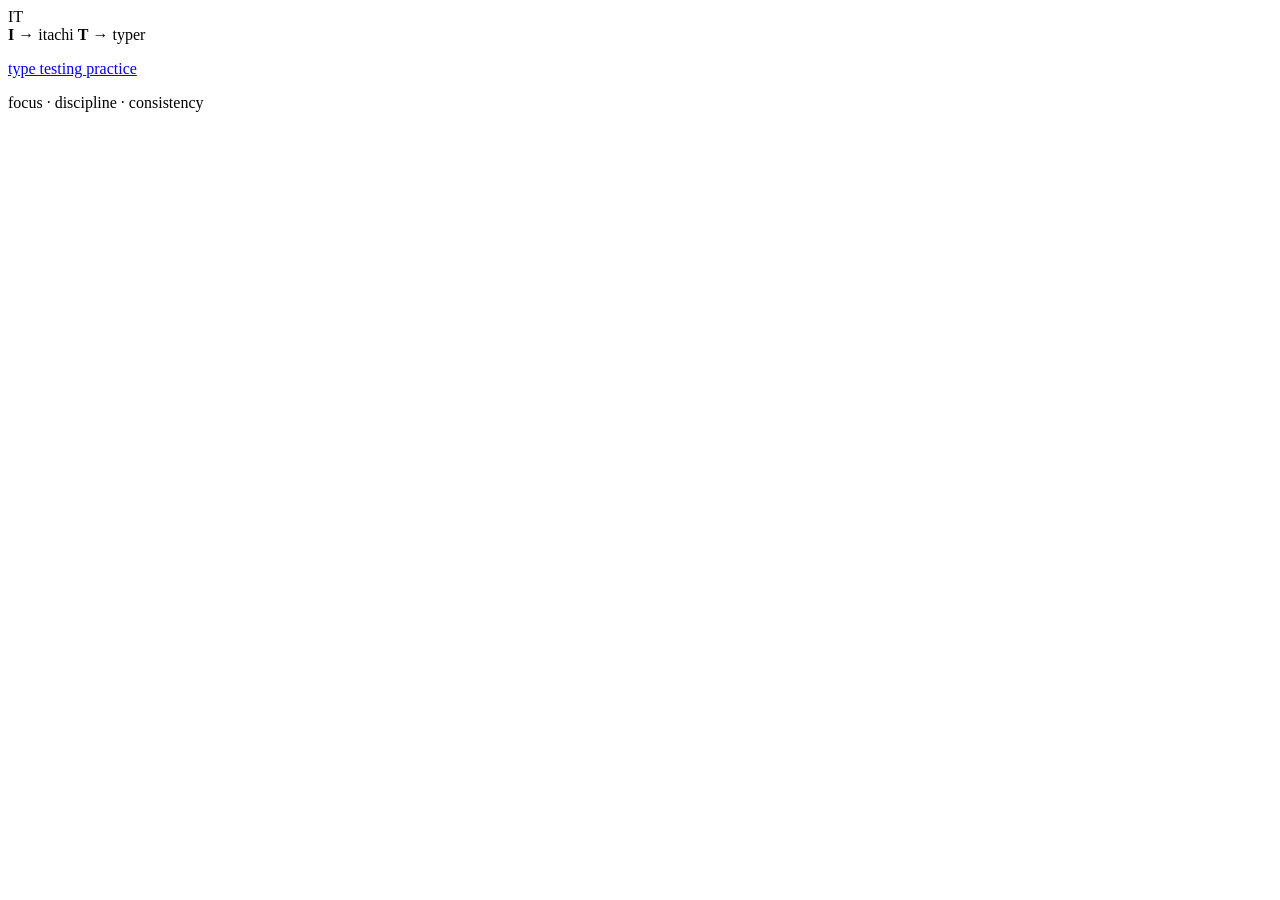
==== index.html @ bdc87669 "Initial website upload" ====
<!DOCTYPE html>
<html lang="en">
<head>
  <meta charset="UTF-8">
  <title>itachiType</title>
  <link rel="stylesheet" href="css/style.css">
</head>
<body>

<!-- THEME DOTS -->
<div class="themes">
  <span class="dot green" data-theme="green"></span>
  <span class="dot amber" data-theme="amber"></span>
  <span class="dot blue" data-theme="blue"></span>
  <span class="dot purple" data-theme="purple"></span>
  <span class="dot red" data-theme="red"></span>
</div>

<!-- CENTER -->
<div class="center">

  <!-- IT LOGO -->
  <div class="it-logo">
    <span class="i">I</span><span class="t">T</span>
  </div>

  <!-- MEANING -->
  <div class="it-meaning">
    <span><b>I</b> → itachi</span>
    <span><b>T</b> → typer</span>
  </div>

  <!-- MOTIVATION QUOTE -->
  <p class="quote" id="quote"></p>

  <!-- ACTIONS -->
  <div class="actions">
    <a href="test.html" class="btn primary">type testing
    <a href="practice.html" class="btn">practice</a>
  </div>

  <p class="micro">focus · discipline · consistency</p>
</div>

<script src="js/main.js"></script>
</body>
</html>
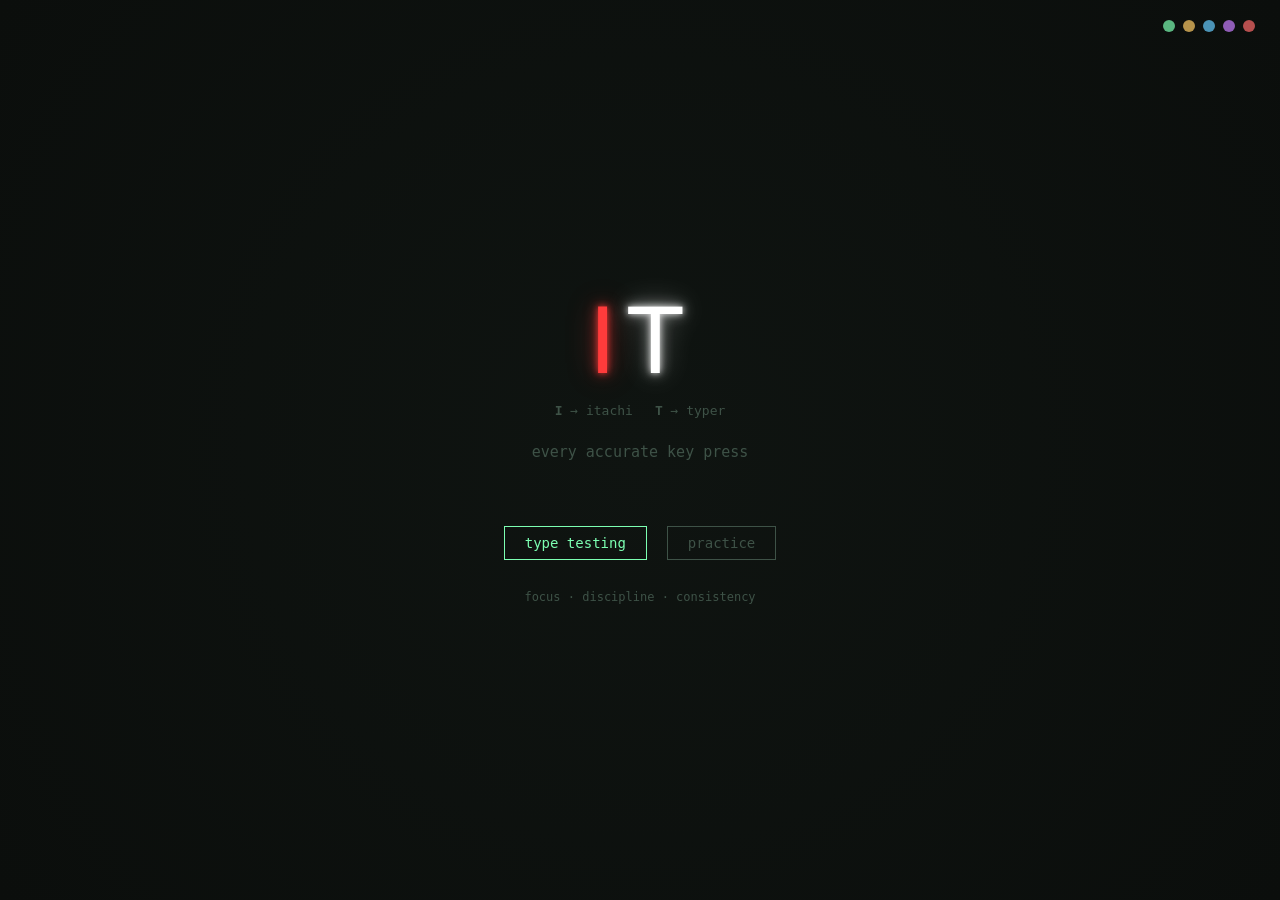
==== commit 67ff70d4: "Add files via upload" ====
--- a/index.html
+++ b/index.html
@@ -3,7 +3,7 @@
 <head>
   <meta charset="UTF-8">
   <title>itachiType</title>
-  <link rel="stylesheet" href="css/style.css">
+  <link rel="stylesheet" href="style.css">
 </head>
 <body>
 
@@ -42,6 +42,6 @@
   <p class="micro">focus · discipline · consistency</p>
 </div>
 
-<script src="js/main.js"></script>
+<script src="main.js"></script>
 </body>
 </html>
--- a/style.css
+++ b/style.css
@@ -0,0 +1,150 @@
+@import url("https://fonts.googleapis.com/css2?family=JetBrains+Mono:wght@400;600&family=Orbitron:wght@600&display=swap");
+
+:root{
+  --accent:#7cffb2;
+  --bg:#0b0e0c;
+  --muted:#3e5247;
+}
+
+*{box-sizing:border-box}
+
+body{
+  margin:0;
+  height:100vh;
+  background:radial-gradient(circle at center, #0f1411, var(--bg));
+  font-family:"JetBrains Mono",monospace;
+  color:var(--accent);
+  display:flex;
+  align-items:center;
+  justify-content:center;
+  overflow:hidden;
+}
+
+/* CENTER */
+.center{
+  text-align:center;
+  animation:fadeIn 1.6s ease forwards;
+}
+
+/* IT LOGO */
+.it-logo{
+  font-family:"Orbitron",sans-serif;
+  font-size:96px;
+  letter-spacing:6px;
+  margin-bottom:8px;
+}
+
+/* I – RED NEON */
+.it-logo .i{
+  color:#ff3b3b;
+  text-shadow:
+    0 0 6px rgba(255,59,59,.8),
+    0 0 14px rgba(255,59,59,.6),
+    0 0 30px rgba(255,59,59,.4);
+  animation:neonRed 2.5s infinite alternate;
+}
+
+/* T – WHITE NEON */
+.it-logo .t{
+  color:#ffffff;
+  margin-left:4px;
+  text-shadow:
+    0 0 6px rgba(255,255,255,.8),
+    0 0 14px rgba(255,255,255,.6),
+    0 0 30px rgba(255,255,255,.4);
+  animation:neonWhite 2.5s infinite alternate;
+}
+
+/* MEANING */
+.it-meaning{
+  display:flex;
+  justify-content:center;
+  gap:22px;
+  font-size:13px;
+  color:var(--muted);
+  margin-bottom:22px;
+}
+
+/* QUOTE */
+.quote{
+  max-width:560px;
+  margin:0 auto 34px;
+  font-size:15px;
+  color:var(--muted);
+  line-height:1.7;
+  min-height:52px;
+}
+
+/* BUTTONS */
+.actions{
+  display:flex;
+  justify-content:center;
+  gap:20px;
+}
+
+.btn{
+  text-decoration:none;
+  color:var(--muted);
+  border:1px solid var(--muted);
+  padding:8px 20px;
+  font-size:14px;
+  transition:.25s;
+}
+
+.btn:hover{
+  color:var(--accent);
+  border-color:var(--accent);
+  box-shadow:0 0 14px rgba(124,255,178,.25);
+}
+
+.primary{
+  color:var(--accent);
+  border-color:var(--accent);
+}
+
+/* MICRO */
+.micro{
+  margin-top:30px;
+  font-size:12px;
+  color:var(--muted);
+}
+
+/* THEME DOTS */
+.themes{
+  position:fixed;
+  top:20px;
+  right:25px;
+  display:flex;
+  gap:8px;
+}
+
+.dot{
+  width:12px;
+  height:12px;
+  border-radius:50%;
+  opacity:.7;
+  cursor:pointer;
+}
+.dot:hover{opacity:1}
+
+.green{background:#7cffb2}
+.amber{background:#ffcc66}
+.blue{background:#66ccff}
+.purple{background:#c77dff}
+.red{background:#ff6b6b}
+
+/* ANIMATIONS */
+@keyframes fadeIn{
+  from{opacity:0; transform:translateY(18px)}
+  to{opacity:1; transform:none}
+}
+
+@keyframes neonRed{
+  from{opacity:.85}
+  to{opacity:1}
+}
+
+@keyframes neonWhite{
+  from{opacity:.75}
+  to{opacity:1}
+}
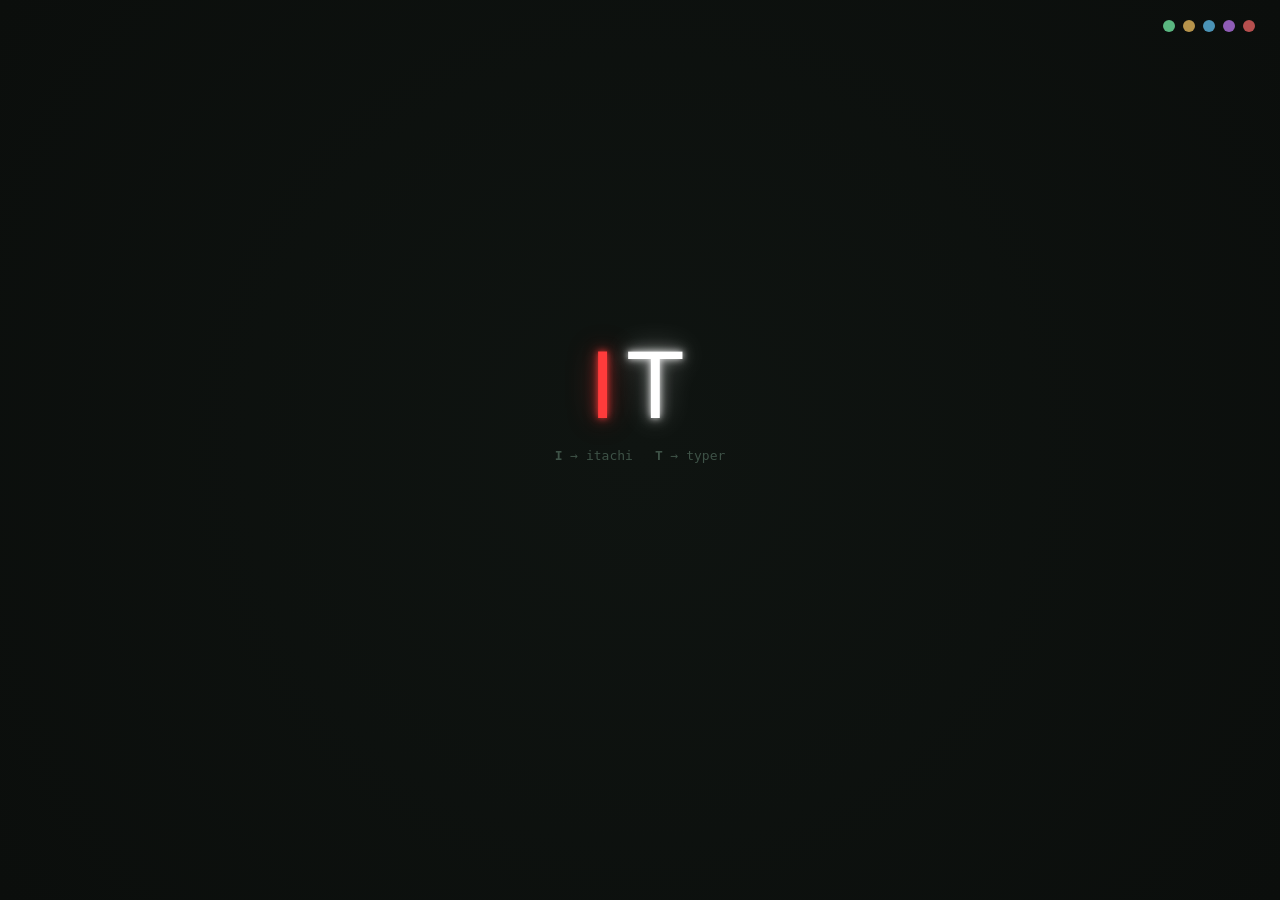
==== commit 65e8e219: "Update index.html" ====
--- a/index.html
+++ b/index.html
@@ -2,9 +2,14 @@
 <html lang="en">
 <head>
   <meta charset="UTF-8">
-  <title>itachiType</title>
+
+  <title>Itachi Type | Typing Speed Test</title>
+  <meta name="description" content="Improve your typing speed and accuracy with Itachi Type – a clean hacker-style typing test website.">
+  <meta name="viewport" content="width=device-width, initial-scale=1.0">
+
   <link rel="stylesheet" href="style.css">
 </head>
+
 <body>
 
 <!-- THEME DOTS -->
@@ -33,15 +38,4 @@
   <!-- MOTIVATION QUOTE -->
   <p class="quote" id="quote"></p>
 
-  <!-- ACTIONS -->
-  <div class="actions">
-    <a href="test.html" class="btn primary">type testing
-    <a href="practice.html" class="btn">practice</a>
-  </div>
-
-  <p class="micro">focus · discipline · consistency</p>
-</div>
-
-<script src="main.js"></script>
-</body>
-</html>
+  <!
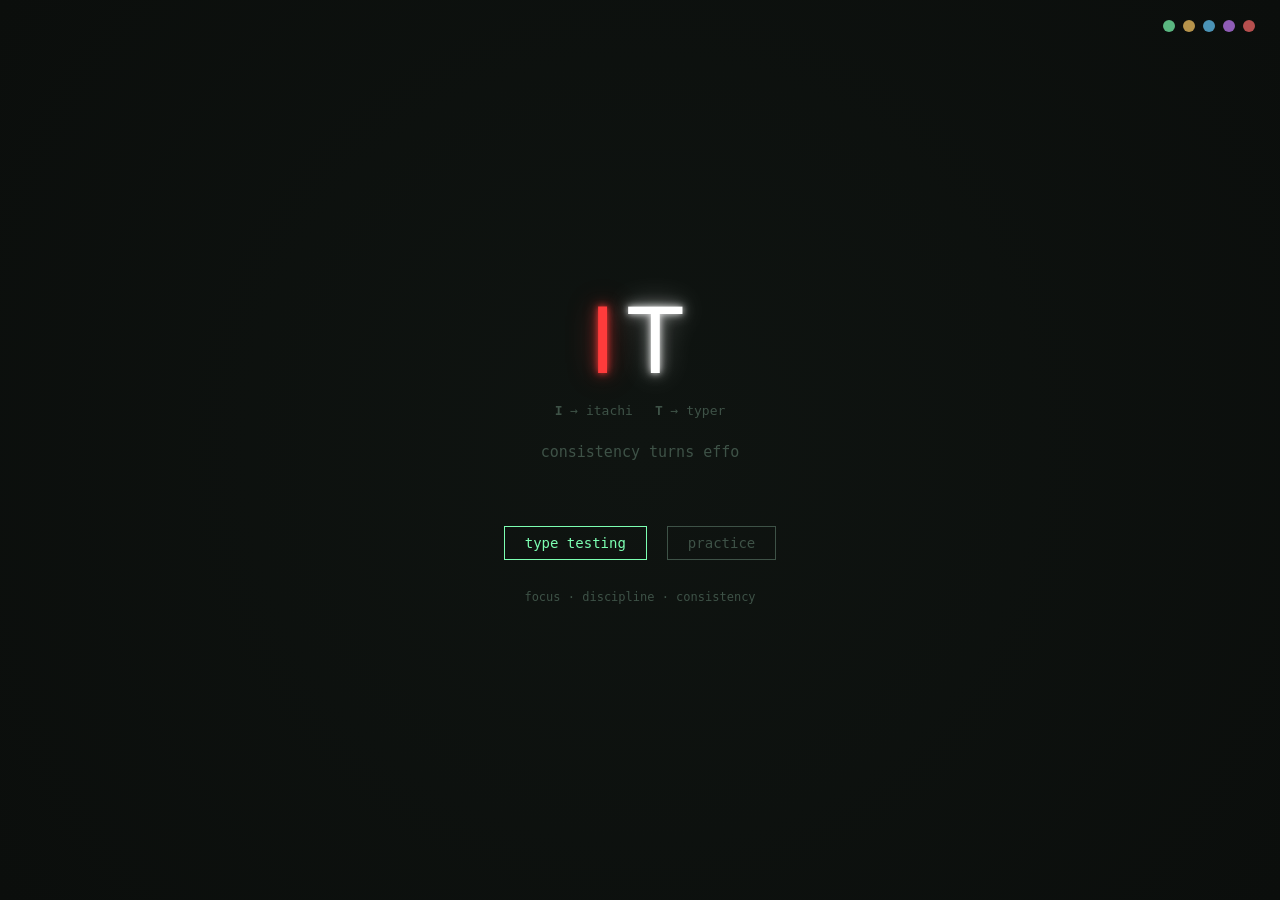
==== commit fe006b5a: "updated index.html" ====
--- a/index.html
+++ b/index.html
@@ -2,14 +2,9 @@
 <html lang="en">
 <head>
   <meta charset="UTF-8">
-
-  <title>Itachi Type | Typing Speed Test</title>
-  <meta name="description" content="Improve your typing speed and accuracy with Itachi Type – a clean hacker-style typing test website.">
-  <meta name="viewport" content="width=device-width, initial-scale=1.0">
-
+  <title>itachiType</title>
   <link rel="stylesheet" href="style.css">
 </head>
-
 <body>
 
 <!-- THEME DOTS -->
@@ -38,4 +33,15 @@
   <!-- MOTIVATION QUOTE -->
   <p class="quote" id="quote"></p>
 
-  <!
+  <!-- ACTIONS -->
+  <div class="actions">
+    <a href="test.html" class="btn primary">type testing
+    <a href="practice.html" class="btn">practice</a>
+  </div>
+
+  <p class="micro">focus · discipline · consistency</p>
+</div>
+
+<script src="main.js"></script>
+</body>
+</html>
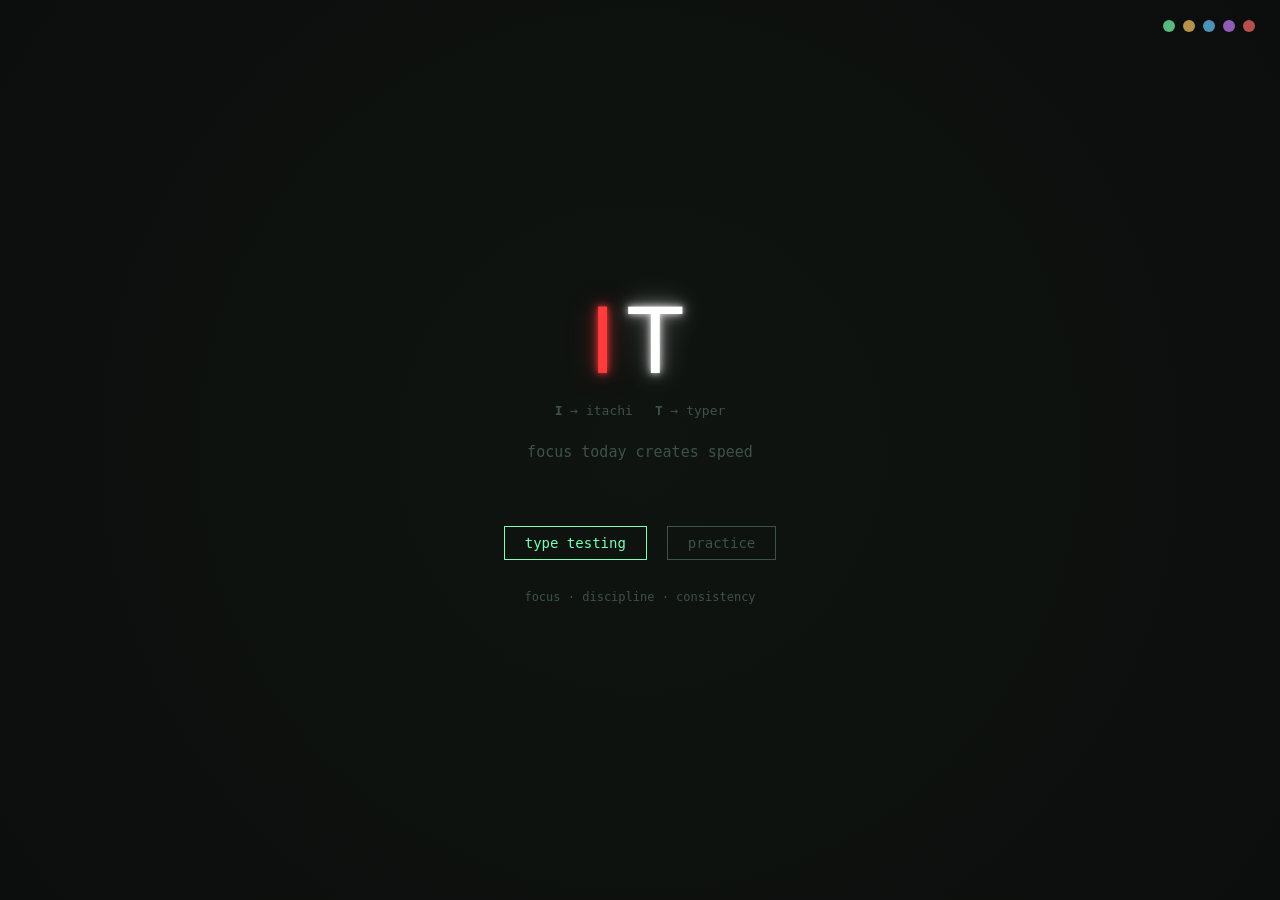
==== commit cc5e8b69: "Add Google site verification" ====
--- a/index.html
+++ b/index.html
@@ -2,6 +2,7 @@
 <html lang="en">
 <head>
   <meta charset="UTF-8">
+  <meta name="google-site-verification" content="XXXXXXXXXXXXX">
   <title>itachiType</title>
   <link rel="stylesheet" href="style.css">
 </head>
@@ -45,3 +46,4 @@
 <script src="main.js"></script>
 </body>
 </html>
+
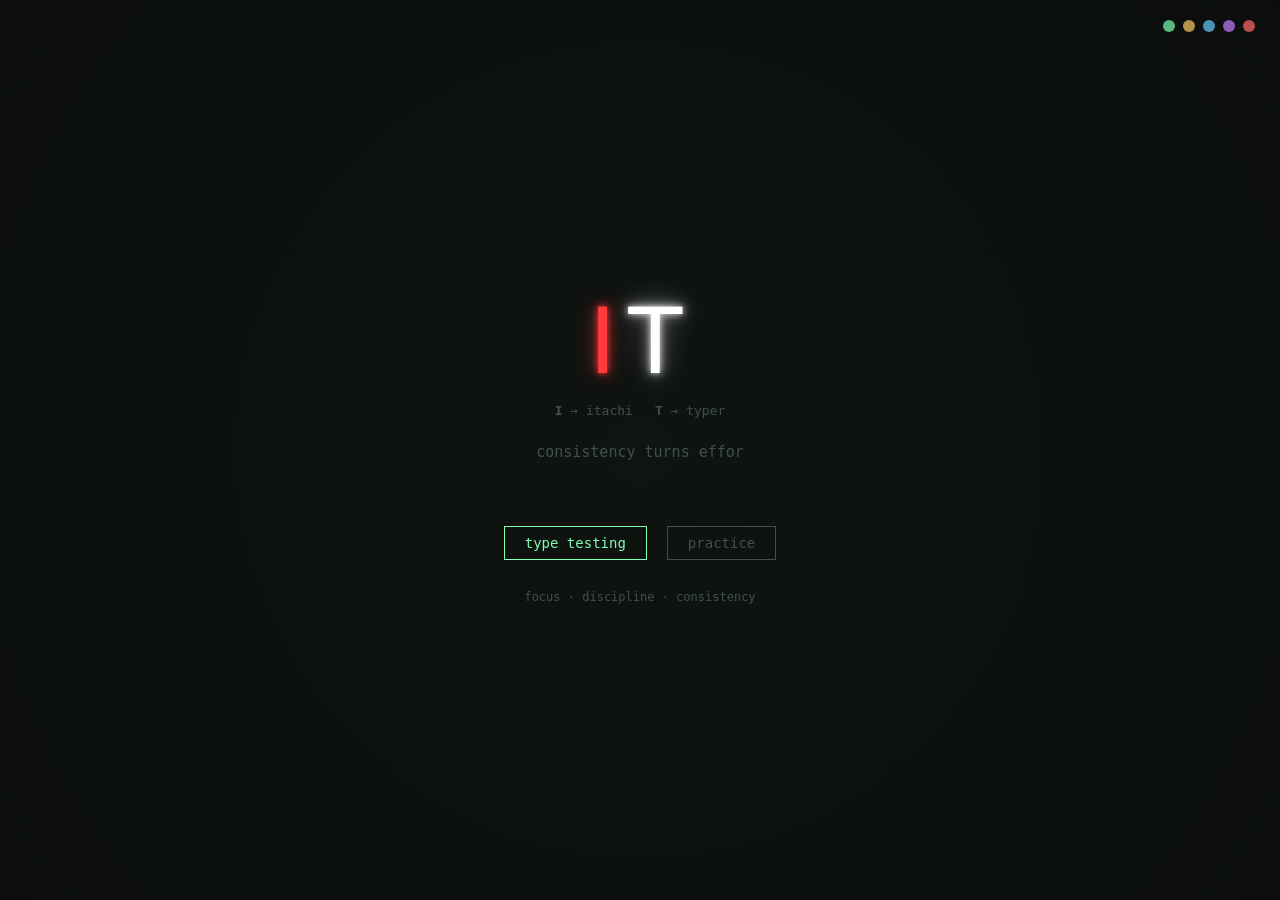
==== commit 6035ae94: "Add Google site verification" ====
--- a/index.html
+++ b/index.html
@@ -2,7 +2,7 @@
 <html lang="en">
 <head>
   <meta charset="UTF-8">
-  <meta name="google-site-verification" content="XXXXXXXXXXXXX">
+  <meta name="google-site-verification" content="l5e_YDKnYjmBuraP1IS3wqxOowYCeWSeYMiakXfiA74" />
   <title>itachiType</title>
   <link rel="stylesheet" href="style.css">
 </head>
@@ -47,3 +47,4 @@
 </body>
 </html>
 
+
